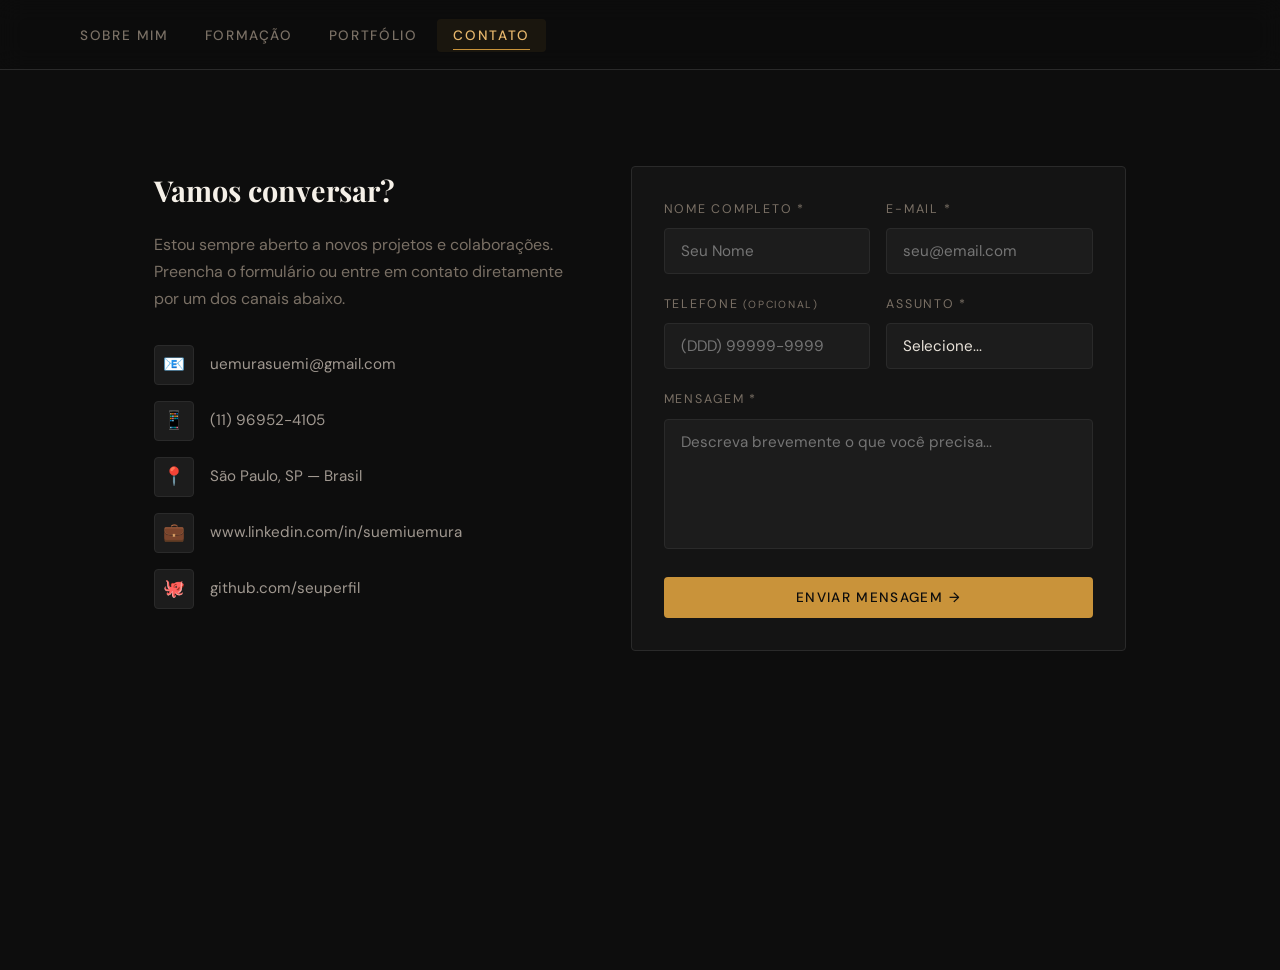
==== cod_vs_code/contato.html @ 7bfc2cd7 "Adicionando arquivos Primeiro upload do trabalho de desenvolvimento web" ====
<!DOCTYPE html>
<html lang="pt-BR">
<head>
  <meta charset="UTF-8" />
  <meta name="viewport" content="width=device-width, initial-scale=1.0" />
  <title>Contato — Portfólio</title>
  <link rel="stylesheet" href="style.css" />
</head>
<body>

  <!-- ─── MENU ─────────────────────────────────── -->
  <nav class="navbar">
    <a href="sobre.html"

    <button class="nav-toggle" aria-label="Menu" aria-expanded="false">
      <span></span><span></span><span></span>
    </button>

    <ul class="nav-links">
      <li><a href="sobre.html">Sobre mim</a></li>
      <li><a href="formacao.html">Formação</a></li>
      <li><a href="portfolio.html">Portfólio</a></li>
      <li><a href="contato.html">Contato</a></li>
    </ul>
  </nav>

  <!-- ─── CONTEÚDO ───────────────────────────────── -->
  <main class="fade-in">

      <div class="contact-layout">

      <!-- Informações de contato -->
      <div class="contact-info">
        <h2>Vamos conversar?</h2>
        <p>
          Estou sempre aberto a novos projetos e colaborações.
          Preencha o formulário ou entre em contato diretamente por
          um dos canais abaixo.
        </p>

        <ul class="contact-list">
          <li>
            <span class="icon">📧</span>
            <a href="mailto:seuemail@email.com"> uemurasuemi@gmail.com</a>
          </li>
          <li>
            <span class="icon">📱</span>
            <a href="tel:+5511999999999">(11) 96952-4105</a>
          </li>
          <li>
            <span class="icon">📍</span>
            <span>São Paulo, SP — Brasil</span>
          </li>
          <li>
            <span class="icon">💼</span>
            <a href="https://linkedin.com" target="_blank">www.linkedin.com/in/suemiuemura</a>
          </li>
          <li>
            <span class="icon">🐙</span>
            <a href="https://github.com" target="_blank">github.com/seuperfil</a>
          </li>
        </ul>
      </div>

      <!-- FORMULÁRIO -->
      <div class="contact-form">

        <!-- CAMPOS -->
        <div class="form-fields">
          <form id="form-contato" novalidate>

            <div class="form-row">
              <div class="form-group">
                <label for="nome">Nome completo *</label>
                <input type="text" id="nome" name="nome"
                       placeholder="Seu Nome" autocomplete="name" />
                <span class="error-msg">Campo obrigatório.</span>
              </div>

              <div class="form-group">
                <label for="email">E-mail *</label>
                <input type="email" id="email" name="email"
                       placeholder="seu@email.com" autocomplete="email" />
                <span class="error-msg">E-mail inválido.</span>
              </div>
            </div>

            <div class="form-row">
              <div class="form-group">
                <label for="telefone">Telefone <small>(opcional)</small></label>
                <input type="tel" id="telefone" name="telefone"
                       placeholder="(DDD) 99999-9999" autocomplete="tel" maxlength="15" />
                <span class="error-msg">Telefone inválido.</span>
              </div>

              <div class="form-group">
                <label for="assunto">Assunto *</label>
                <select id="assunto" name="assunto">
                  <option value="">Selecione...</option>
                  <option value="freela">Projeto Freelance</option>
                  <option value="emprego">Oportunidade de Emprego</option>
                  <option value="parceria">Parceria</option>
                  <option value="outro">Outro</option>
                </select>
                <span class="error-msg">Selecione um assunto.</span>
              </div>
            </div>

            <div class="form-group">
              <label for="mensagem">Mensagem *</label>
              <textarea id="mensagem" name="mensagem"
                        placeholder="Descreva brevemente o que você precisa..."></textarea>
              <span class="error-msg">Mensagem muito curta.</span>
            </div>

            <button type="submit" class="btn btn-primary" style="width:100%;justify-content:center;">
              Enviar mensagem →
            </button>

          </form>
        </div>

        <!-- MENSAGEM DE SUCESSO -->
        <div class="form-success">
          <div class="check">✅</div>
          <h3>Mensagem enviada!</h3>
          <p>Obrigado pelo contato. Responderei em breve.</p>
        </div>

      </div>
    </div>

  </main>


  <script src="script.js"></script>
</body>
</html>
---- cod_vs_code/style.css ----
/* ============================================================
   PORTFÓLIO PESSOAL — style.css
   Tema: Editorial escuro com acentos âmbar/dourado
   ============================================================ */

@import url('https://fonts.googleapis.com/css2?family=Playfair+Display:wght@400;700;900&family=DM+Sans:wght@300;400;500&display=swap');

/* ---------- RESET & VARIÁVEIS ---------- */
*, *::before, *::after { box-sizing: border-box; margin: 0; padding: 0; }

:root {
  --bg:        #0d0d0d;
  --surface:   #141414;
  --surface2:  #1c1c1c;
  --border:    #2a2a2a;
  --accent:    #c9933a;
  --accent2:   #e8b86d;
  --text:      #e8e2d9;
  --muted:     #7a7065;
  --white:     #f5f0e8;

  --font-display: 'Playfair Display', Georgia, serif;
  --font-body:    'DM Sans', sans-serif;

  --nav-h: 70px;
  --radius: 4px;
  --transition: 0.3s cubic-bezier(0.4, 0, 0.2, 1);
}

html { scroll-behavior: smooth; }

body {
  background: var(--bg);
  color: var(--text);
  font-family: var(--font-body);
  font-size: 16px;
  line-height: 1.7;
  min-height: 100vh;
  overflow-x: hidden;
}

/* ---------- SCROLLBAR ---------- */
::-webkit-scrollbar { width: 6px; }
::-webkit-scrollbar-track { background: var(--bg); }
::-webkit-scrollbar-thumb { background: var(--accent); border-radius: 3px; }

/* ---------- NAVBAR ---------- */
.navbar {
  position: fixed;
  top: 0; left: 0; right: 0;
  height: var(--nav-h);
  background: rgba(13,13,13,0.92);
  backdrop-filter: blur(12px);
  -webkit-backdrop-filter: blur(12px);
  border-bottom: 1px solid var(--border);
  z-index: 1000;
  display: flex;
  align-items: center;
  justify-content: space-between;
  padding: 0 clamp(1.5rem, 5vw, 4rem);
  transition: box-shadow var(--transition);
}

.navbar.scrolled {
  box-shadow: 0 4px 30px rgba(0,0,0,0.5);
}

.nav-logo {
  font-family: var(--font-display);
  font-size: 1.4rem;
  font-weight: 700;
  color: var(--white);
  text-decoration: none;
  letter-spacing: 0.02em;
}

.nav-logo span { color: var(--accent); }

.nav-links {
  display: flex;
  list-style: none;
  gap: 0.25rem;
}

.nav-links a {
  text-decoration: none;
  color: var(--muted);
  font-size: 0.85rem;
  font-weight: 500;
  letter-spacing: 0.12em;
  text-transform: uppercase;
  padding: 0.5rem 1rem;
  border-radius: var(--radius);
  transition: color var(--transition), background var(--transition);
  position: relative;
}

.nav-links a::after {
  content: '';
  position: absolute;
  bottom: 2px; left: 50%; right: 50%;
  height: 1px;
  background: var(--accent);
  transition: left var(--transition), right var(--transition);
}

.nav-links a:hover { color: var(--white); }
.nav-links a:hover::after { left: 1rem; right: 1rem; }

.nav-links a.active {
  color: var(--accent2);
  background: rgba(201,147,58,0.08);
}

.nav-links a.active::after { left: 1rem; right: 1rem; }

/* Hamburguer */
.nav-toggle {
  display: none;
  flex-direction: column;
  gap: 5px;
  cursor: pointer;
  padding: 6px;
  background: none;
  border: none;
}

.nav-toggle span {
  display: block;
  width: 24px;
  height: 2px;
  background: var(--text);
  border-radius: 2px;
  transition: var(--transition);
}

.nav-toggle.open span:nth-child(1) { transform: translateY(7px) rotate(45deg); }
.nav-toggle.open span:nth-child(2) { opacity: 0; transform: scaleX(0); }
.nav-toggle.open span:nth-child(3) { transform: translateY(-7px) rotate(-45deg); }

/* ---------- LAYOUT PRINCIPAL ---------- */
main {
  margin-top: var(--nav-h);
  min-height: calc(100vh - var(--nav-h));
  padding: clamp(3rem, 8vw, 6rem) clamp(1.5rem, 5vw, 4rem);
  max-width: 1100px;
  margin-left: auto;
  margin-right: auto;
}

/* ---------- PÁGINA: SOBRE ---------- */
.sobre-hero {
  display: grid;
  grid-template-columns: 1fr 1fr;
  gap: 4rem;
  align-items: center;
  min-height: 70vh;
  margin-top: 2rem;
}

.sobre-text h1 {
  font-family: var(--font-display);
  font-size: clamp(2.8rem, 6vw, 5rem);
  font-weight: 900;
  line-height: 1.05;
  color: var(--white);
  margin-bottom: 1.25rem;
}

.sobre-text h1 em {
  font-style: normal;
  color: var(--accent);
  display: block;
}

.sobre-text .subtitle {
  font-size: 1rem;
  color: var(--muted);
  letter-spacing: 0.18em;
  text-transform: uppercase;
  margin-bottom: 1.5rem;
}

.sobre-text p {
  color: #b0a99e;
  margin-bottom: 1rem;
  font-size: 1.05rem;
}

.btn-group { display: flex; gap: 1rem; margin-top: 2rem; flex-wrap: wrap; }

.btn {
  display: inline-flex;
  align-items: center;
  gap: 0.5rem;
  padding: 0.75rem 1.75rem;
  border-radius: var(--radius);
  font-family: var(--font-body);
  font-size: 0.85rem;
  font-weight: 500;
  letter-spacing: 0.1em;
  text-transform: uppercase;
  text-decoration: none;
  cursor: pointer;
  transition: var(--transition);
  border: none;
}

.btn-primary {
  background: var(--accent);
  color: #0d0d0d;
}

.btn-primary:hover {
  background: var(--accent2);
  transform: translateY(-2px);
  box-shadow: 0 8px 24px rgba(201,147,58,0.3);
}

.btn-outline {
  background: transparent;
  color: var(--text);
  border: 1px solid var(--border);
}

.btn-outline:hover {
  border-color: var(--accent);
  color: var(--accent2);
  transform: translateY(-2px);
}

.sobre-avatar {
  display: flex;
  justify-content: center;
  align-items: center;
}

.avatar-frame {
  position: relative;
  width: 320px;
  height: 480px;
  overflow: hidden;
  border-radius: var(--radius);
}

.avatar-img {
  width: 100%;
  height: 100%;
  object-fit: cover;
  display: block;
}
.avatar-frame::before {
  content: '';
  position: absolute;
  inset: -12px;
  border: 1px solid var(--accent);
  border-radius: var(--radius);
  opacity: 0.4;
  transform: rotate(3deg);
}

.avatar-frame::after {
  content: '';
  position: absolute;
  inset: -24px;
  border: 1px solid var(--border);
  border-radius: var(--radius);
  transform: rotate(-2deg);
}

.avatar-placeholder {
  width: 100%;
  height: 100%;
  background: var(--surface2);
  border-radius: var(--radius);
  display: flex;
  flex-direction: column;
  align-items: center;
  justify-content: center;
  gap: 1rem;
  color: var(--muted);
  font-size: 0.8rem;
  letter-spacing: 0.1em;
  border: 1px solid var(--border);
  overflow: hidden;
  position: relative;
  z-index: 1;
}

.avatar-icon {
  font-size: 5rem;
  opacity: 0.4;
}

.skills-strip {
  display: flex;
  gap: 0.5rem;
  flex-wrap: wrap;
  margin-top: 2.5rem;
}

.skill-tag {
  padding: 0.35rem 0.85rem;
  background: var(--surface2);
  border: 1px solid var(--border);
  border-radius: 999px;
  font-size: 0.75rem;
  color: var(--muted);
  letter-spacing: 0.08em;
  transition: var(--transition);
}

.skill-tag:hover {
  border-color: var(--accent);
  color: var(--accent2);
}

/* ---------- PÁGINA: FORMAÇÃO ---------- */
.page-header {
  margin-bottom: 3.5rem;
}

.page-header .label {
  font-size: 0.75rem;
  letter-spacing: 0.22em;
  text-transform: uppercase;
  color: var(--accent);
  margin-bottom: 0.75rem;
  display: block;
}

.page-header h1 {
  font-family: var(--font-display);
  font-size: clamp(2rem, 4vw, 3.5rem);
  font-weight: 900;
  color: var(--white);
  line-height: 1.1;
}

.page-header p {
  color: var(--muted);
  margin-top: 0.75rem;
  font-size: 1.05rem;
}

.timeline {
  position: relative;
  padding-left: 2rem;
}

.timeline::before {
  content: '';
  position: absolute;
  left: 0;
  top: 0; bottom: 0;
  width: 1px;
  background: linear-gradient(to bottom, var(--accent), transparent);
}

.timeline-item {
  position: relative;
  padding: 0 0 3rem 2rem;
  opacity: 0;
  transform: translateX(-20px);
  animation: slideIn 0.5s forwards;
}

.timeline-item:nth-child(1) { animation-delay: 0.1s; }
.timeline-item:nth-child(2) { animation-delay: 0.2s; }
.timeline-item:nth-child(3) { animation-delay: 0.3s; }
.timeline-item:nth-child(4) { animation-delay: 0.4s; }
.timeline-item:nth-child(5) { animation-delay: 0.5s; }

@keyframes slideIn {
  to { opacity: 1; transform: translateX(0); }
}

.timeline-dot {
  position: absolute;
  left: -2.4rem;
  top: 0.3rem;
  width: 12px;
  height: 12px;
  background: var(--accent);
  border-radius: 50%;
  box-shadow: 0 0 0 4px rgba(201,147,58,0.15);
}

.timeline-date {
  font-size: 0.75rem;
  color: var(--accent);
  letter-spacing: 0.14em;
  text-transform: uppercase;
  margin-bottom: 0.4rem;
}

.timeline-card {
  background: var(--surface);
  border: 1px solid var(--border);
  border-radius: var(--radius);
  padding: 1.25rem 1.5rem;
  transition: border-color var(--transition);
}

.timeline-card:hover { border-color: var(--accent); }

.timeline-card h3 {
  font-family: var(--font-display);
  font-size: 1.15rem;
  color: var(--white);
  margin-bottom: 0.25rem;
}

.timeline-card .institution {
  font-size: 0.85rem;
  color: var(--muted);
  margin-bottom: 0.75rem;
}

.timeline-card p { font-size: 0.95rem; color: #a09890; }

.cert-grid {
  display: grid;
  grid-template-columns: repeat(auto-fill, minmax(260px, 1fr));
  gap: 1rem;
  margin-top: 3rem;
}

.cert-card {
  background: var(--surface);
  border: 1px solid var(--border);
  border-radius: var(--radius);
  padding: 1.25rem;
  display: flex;
  align-items: flex-start;
  gap: 1rem;
  transition: border-color var(--transition), transform var(--transition);
  opacity: 0;
  animation: fadeUp 0.5s forwards;
}

.cert-card:nth-child(1) { animation-delay: 0.15s; }
.cert-card:nth-child(2) { animation-delay: 0.25s; }
.cert-card:nth-child(3) { animation-delay: 0.35s; }
.cert-card:nth-child(4) { animation-delay: 0.45s; }

@keyframes fadeUp {
  from { opacity: 0; transform: translateY(16px); }
  to   { opacity: 1; transform: translateY(0); }
}

.cert-card:hover { border-color: var(--accent); transform: translateY(-3px); }

.cert-icon {
  font-size: 1.6rem;
  flex-shrink: 0;
  margin-top: 0.1rem;
}

.cert-card h4 { font-size: 0.95rem; color: var(--white); margin-bottom: 0.2rem; }
.cert-card span { font-size: 0.8rem; color: var(--muted); }

.section-divider {
  margin: 3rem 0 2rem;
  display: flex;
  align-items: center;
  gap: 1rem;
}

.section-divider span {
  font-size: 0.75rem;
  letter-spacing: 0.2em;
  text-transform: uppercase;
  color: var(--accent);
  white-space: nowrap;
}

.section-divider::before,
.section-divider::after {
  content: '';
  flex: 1;
  height: 1px;
  background: var(--border);
}

/* ---------- PÁGINA: PORTFÓLIO ---------- */
.filter-bar {
  display: flex;
  gap: 0.5rem;
  flex-wrap: wrap;
  margin-bottom: 2.5rem;
}

.filter-btn {
  padding: 0.45rem 1.1rem;
  border: 1px solid var(--border);
  background: transparent;
  color: var(--muted);
  border-radius: 999px;
  font-family: var(--font-body);
  font-size: 0.8rem;
  letter-spacing: 0.1em;
  text-transform: uppercase;
  cursor: pointer;
  transition: var(--transition);
}

.filter-btn:hover { border-color: var(--accent); color: var(--accent2); }
.filter-btn.active { background: var(--accent); color: #0d0d0d; border-color: var(--accent); }

.projects-grid {
  display: grid;
  grid-template-columns: repeat(auto-fill, minmax(300px, 1fr));
  gap: 1.5rem;
}

.project-card {
  background: var(--surface);
  border: 1px solid var(--border);
  border-radius: var(--radius);
  overflow: hidden;
  transition: border-color var(--transition), transform var(--transition), box-shadow var(--transition);
  cursor: pointer;
  opacity: 0;
  animation: fadeUp 0.5s forwards;
}

.project-card:nth-child(1) { animation-delay: 0.05s; }
.project-card:nth-child(2) { animation-delay: 0.12s; }
.project-card:nth-child(3) { animation-delay: 0.19s; }
.project-card:nth-child(4) { animation-delay: 0.26s; }
.project-card:nth-child(5) { animation-delay: 0.33s; }
.project-card:nth-child(6) { animation-delay: 0.40s; }

.project-card.hidden { display: none; }

.project-card:hover {
  border-color: var(--accent);
  transform: translateY(-5px);
  box-shadow: 0 16px 40px rgba(0,0,0,0.5);
}

.project-thumb {
  width: 100%;
  height: 180px;
  background: var(--surface2);
  display: flex;
  align-items: center;
  justify-content: center;
  font-size: 3rem;
  position: relative;
  overflow: hidden;
}

.project-thumb::after {
  content: '';
  position: absolute;
  inset: 0;
  background: linear-gradient(to bottom, transparent 40%, var(--surface));
}

.project-body { padding: 1.25rem; }

.project-tags {
  display: flex;
  gap: 0.4rem;
  flex-wrap: wrap;
  margin-bottom: 0.75rem;
}

.project-tag {
  padding: 0.2rem 0.6rem;
  background: rgba(201,147,58,0.1);
  border: 1px solid rgba(201,147,58,0.25);
  border-radius: 3px;
  font-size: 0.7rem;
  color: var(--accent2);
  letter-spacing: 0.08em;
  text-transform: uppercase;
}

.project-body h3 {
  font-family: var(--font-display);
  font-size: 1.1rem;
  color: var(--white);
  margin-bottom: 0.5rem;
}

.project-body p { font-size: 0.9rem; color: #a09890; line-height: 1.55; }

.project-links {
  display: flex;
  gap: 0.75rem;
  margin-top: 1.25rem;
}

.project-links a {
  font-size: 0.78rem;
  color: var(--muted);
  text-decoration: none;
  letter-spacing: 0.1em;
  text-transform: uppercase;
  transition: color var(--transition);
  display: flex;
  align-items: center;
  gap: 0.35rem;
}

.project-links a:hover { color: var(--accent2); }

/* ---------- PÁGINA: CONTATO ---------- */
.contact-layout {
  display: grid;
  grid-template-columns: 1fr 1.2fr;
  gap: 4rem;
  align-items: start;
}

.contact-info h2 {
  font-family: var(--font-display);
  font-size: 1.8rem;
  color: var(--white);
  margin-bottom: 1rem;
}

.contact-info p { color: var(--muted); margin-bottom: 2rem; }

.contact-list {
  list-style: none;
  display: flex;
  flex-direction: column;
  gap: 1rem;
}

.contact-list li {
  display: flex;
  align-items: center;
  gap: 1rem;
  color: #a09890;
  font-size: 0.95rem;
}

.contact-list .icon {
  width: 40px;
  height: 40px;
  background: var(--surface2);
  border: 1px solid var(--border);
  border-radius: var(--radius);
  display: flex;
  align-items: center;
  justify-content: center;
  font-size: 1.1rem;
  flex-shrink: 0;
}

.contact-list a {
  color: #a09890;
  text-decoration: none;
  transition: color var(--transition);
}

.contact-list a:hover { color: var(--accent2); }

/* Form */
.contact-form {
  background: var(--surface);
  border: 1px solid var(--border);
  border-radius: var(--radius);
  padding: 2rem;
}

.form-group {
  margin-bottom: 1.25rem;
}

.form-group label {
  display: block;
  font-size: 0.78rem;
  letter-spacing: 0.14em;
  text-transform: uppercase;
  color: var(--muted);
  margin-bottom: 0.5rem;
}

.form-group input,
.form-group textarea,
.form-group select {
  width: 100%;
  background: var(--surface2);
  border: 1px solid var(--border);
  border-radius: var(--radius);
  padding: 0.75rem 1rem;
  color: var(--text);
  font-family: var(--font-body);
  font-size: 0.95rem;
  transition: border-color var(--transition);
  resize: none;
  outline: none;
  -webkit-appearance: none;
}

.form-group select option { background: var(--surface2); }

.form-group input:focus,
.form-group textarea:focus,
.form-group select:focus {
  border-color: var(--accent);
}

.form-group input.error,
.form-group textarea.error {
  border-color: #e05a5a;
}

.error-msg {
  font-size: 0.78rem;
  color: #e05a5a;
  margin-top: 0.35rem;
  display: none;
}

.error-msg.visible { display: block; }

.form-group textarea { min-height: 130px; }

.form-row { display: grid; grid-template-columns: 1fr 1fr; gap: 1rem; }

.form-success {
  display: none;
  text-align: center;
  padding: 2rem;
}

.form-success.visible { display: block; }

.form-success .check { font-size: 3rem; margin-bottom: 1rem; }

.form-success h3 {
  font-family: var(--font-display);
  color: var(--white);
  font-size: 1.4rem;
  margin-bottom: 0.5rem;
}

.form-success p { color: var(--muted); }

/* ---------- FOOTER ---------- */
footer {
  border-top: 1px solid var(--border);
  padding: 2rem clamp(1.5rem, 5vw, 4rem);
  display: flex;
  justify-content: space-between;
  align-items: center;
  gap: 1rem;
  flex-wrap: wrap;
  background: var(--surface);
}

footer p { font-size: 0.8rem; color: var(--muted); }

footer .social-links {
  display: flex;
  gap: 1rem;
}

footer .social-links a {
  font-size: 0.8rem;
  color: var(--muted);
  text-decoration: none;
  letter-spacing: 0.1em;
  text-transform: uppercase;
  transition: color var(--transition);
}

footer .social-links a:hover { color: var(--accent2); }

/* ---------- ANIMAÇÃO ENTRADA ---------- */
.fade-in {
  opacity: 0;
  animation: fadeUp 0.6s 0.1s forwards;
}

/* ---------- RESPONSIVO ---------- */
@media (max-width: 768px) {
  .nav-links {
    display: none;
    position: fixed;
    top: var(--nav-h);
    left: 0; right: 0;
    background: rgba(13,13,13,0.97);
    flex-direction: column;
    padding: 1.5rem 2rem 2rem;
    border-bottom: 1px solid var(--border);
    gap: 0.25rem;
  }

  .nav-links.open { display: flex; }
  .nav-toggle { display: flex; }

  .sobre-hero { grid-template-columns: 1fr; gap: 2.5rem; }
  .sobre-avatar { order: -1; }
  .avatar-frame { width: 220px; height: 260px; }

  .contact-layout { grid-template-columns: 1fr; gap: 2.5rem; }
  .form-row { grid-template-columns: 1fr; }
}

@media (max-width: 480px) {
  :root { --nav-h: 60px; }
  main { padding: 2rem 1.25rem; }
}
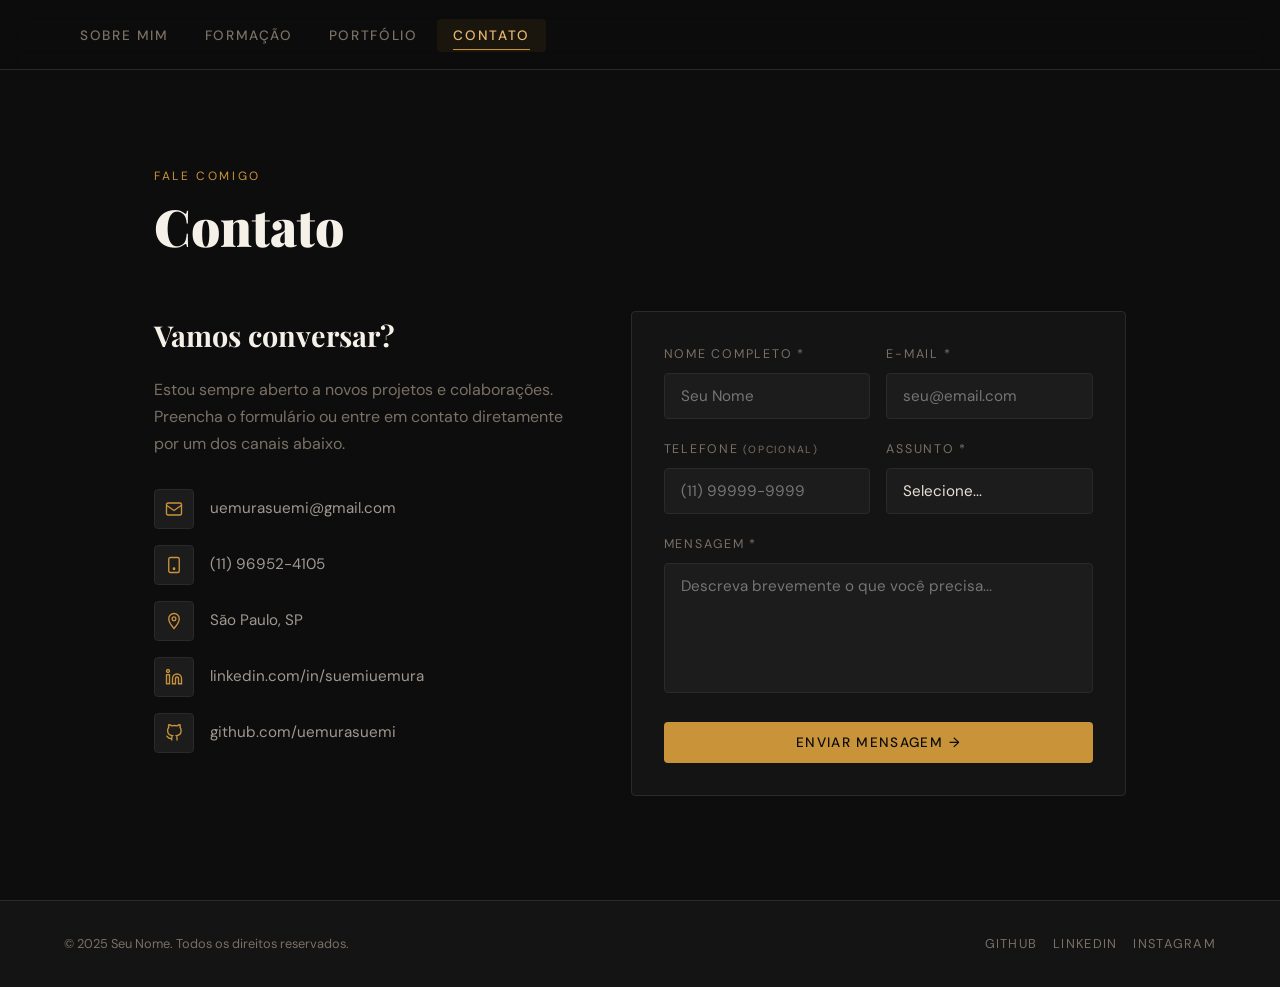
==== commit 2cc6ddb0: "Add files via upload" ====
--- a/cod_vs_code/contato.html
+++ b/cod_vs_code/contato.html
@@ -27,7 +27,12 @@
   <!-- ─── CONTEÚDO ───────────────────────────────── -->
   <main class="fade-in">
 
-      <div class="contact-layout">
+    <div class="page-header">
+      <span class="label">Fale comigo</span>
+      <h1>Contato</h1>
+      </div>
+
+    <div class="contact-layout">
 
       <!-- Informações de contato -->
       <div class="contact-info">
@@ -40,32 +45,42 @@
 
         <ul class="contact-list">
           <li>
-            <span class="icon">📧</span>
-            <a href="mailto:seuemail@email.com"> uemurasuemi@gmail.com</a>
+            <span class="icon">
+              <svg xmlns="http://www.w3.org/2000/svg" width="18" height="18" fill="none" viewBox="0 0 24 24" stroke="currentColor" stroke-width="1.8"><rect x="2" y="4" width="20" height="16" rx="2"/><path d="M2 7l10 7 10-7"/></svg>
+            </span>
+            <a href="mailto:uemurasuemi@gmail.com">uemurasuemi@gmail.com</a>
           </li>
           <li>
-            <span class="icon">📱</span>
-            <a href="tel:+5511999999999">(11) 96952-4105</a>
+            <span class="icon">
+              <svg xmlns="http://www.w3.org/2000/svg" width="18" height="18" fill="none" viewBox="0 0 24 24" stroke="currentColor" stroke-width="1.8"><rect x="5" y="2" width="14" height="20" rx="2"/><circle cx="12" cy="17" r="1" fill="currentColor"/></svg>
+            </span>
+            <a href="tel:+5511969524105">(11) 96952-4105</a>
           </li>
           <li>
-            <span class="icon">📍</span>
-            <span>São Paulo, SP — Brasil</span>
+            <span class="icon">
+              <svg xmlns="http://www.w3.org/2000/svg" width="18" height="18" fill="none" viewBox="0 0 24 24" stroke="currentColor" stroke-width="1.8"><path d="M12 2C8.13 2 5 5.13 5 9c0 5.25 7 13 7 13s7-7.75 7-13c0-3.87-3.13-7-7-7z"/><circle cx="12" cy="9" r="2.5"/></svg>
+            </span>
+            <span>São Paulo, SP</span>
           </li>
           <li>
-            <span class="icon">💼</span>
-            <a href="https://linkedin.com" target="_blank">www.linkedin.com/in/suemiuemura</a>
+            <span class="icon">
+              <svg xmlns="http://www.w3.org/2000/svg" width="18" height="18" fill="none" viewBox="0 0 24 24" stroke="currentColor" stroke-width="1.8"><path d="M16 8a6 6 0 0 1 6 6v7h-4v-7a2 2 0 0 0-2-2 2 2 0 0 0-2 2v7h-4v-7a6 6 0 0 1 6-6z"/><rect x="2" y="9" width="4" height="12"/><circle cx="4" cy="4" r="2"/></svg>
+            </span>
+            <a href="https://www.linkedin.com/in/suemiuemura" target="_blank">linkedin.com/in/suemiuemura</a>
           </li>
           <li>
-            <span class="icon">🐙</span>
-            <a href="https://github.com" target="_blank">github.com/seuperfil</a>
+            <span class="icon">
+              <svg xmlns="http://www.w3.org/2000/svg" width="18" height="18" fill="none" viewBox="0 0 24 24" stroke="currentColor" stroke-width="1.8"><path d="M9 19c-5 1.5-5-2.5-7-3m14 6v-3.87a3.37 3.37 0 0 0-.94-2.61c3.14-.35 6.44-1.54 6.44-7A5.44 5.44 0 0 0 20 4.77 5.07 5.07 0 0 0 19.91 1S18.73.65 16 2.48a13.38 13.38 0 0 0-7 0C6.27.65 5.09 1 5.09 1A5.07 5.07 0 0 0 5 4.77a5.44 5.44 0 0 0-1.5 3.78c0 5.42 3.3 6.61 6.44 7A3.37 3.37 0 0 0 9 18.13V22"/></svg>
+            </span>
+            <a href="https://github.com/uemurasuemi" target="_blank">github.com/uemurasuemi</a>
           </li>
         </ul>
       </div>
 
-      <!-- FORMULÁRIO -->
+      <!-- Formulário -->
       <div class="contact-form">
 
-        <!-- CAMPOS -->
+        <!-- Campos -->
         <div class="form-fields">
           <form id="form-contato" novalidate>
 
@@ -89,7 +104,7 @@
               <div class="form-group">
                 <label for="telefone">Telefone <small>(opcional)</small></label>
                 <input type="tel" id="telefone" name="telefone"
-                       placeholder="(DDD) 99999-9999" autocomplete="tel" maxlength="15" />
+                       placeholder="(11) 99999-9999" autocomplete="tel" maxlength="15" />
                 <span class="error-msg">Telefone inválido.</span>
               </div>
 
@@ -120,7 +135,7 @@
           </form>
         </div>
 
-        <!-- MENSAGEM DE SUCESSO -->
+        <!-- Mensagem de sucesso (oculta inicialmente) -->
         <div class="form-success">
           <div class="check">✅</div>
           <h3>Mensagem enviada!</h3>
@@ -132,6 +147,15 @@
 
   </main>
 
+  <!-- ─── FOOTER ─────────────────────────────────── -->
+  <footer>
+    <p>© 2025 Seu Nome. Todos os direitos reservados.</p>
+    <div class="social-links">
+      <a href="#" target="_blank">GitHub</a>
+      <a href="#" target="_blank">LinkedIn</a>
+      <a href="#" target="_blank">Instagram</a>
+    </div>
+  </footer>
 
   <script src="script.js"></script>
 </body>
--- a/cod_vs_code/style.css
+++ b/cod_vs_code/style.css
@@ -238,17 +238,22 @@
 .avatar-frame {
   position: relative;
   width: 320px;
-  height: 480px;
+  height: 430px;
   overflow: hidden;
   border-radius: var(--radius);
 }
 
-.avatar-img {
+.avatar-frame img {
   width: 100%;
   height: 100%;
   object-fit: cover;
+  object-position: center top;
+  border-radius: var(--radius);
+  position: relative;
+  z-index: 1;
   display: block;
 }
+
 .avatar-frame::before {
   content: '';
   position: absolute;
@@ -651,6 +656,7 @@
   justify-content: center;
   font-size: 1.1rem;
   flex-shrink: 0;
+  color: var(--accent);
 }
 
 .contact-list a {
@@ -782,20 +788,58 @@
 
 /* ---------- RESPONSIVO ---------- */
 @media (max-width: 768px) {
+  /* Esconde o botão hamburguer — não é mais necessário */
+  .nav-toggle { display: none; }
+
+  /* Navbar do topo: só logo */
+  .navbar {
+    justify-content: center;
+  }
+
+  /* Barra de navegação fixa no RODAPÉ */
   .nav-links {
-    display: none;
+    display: flex !important;
     position: fixed;
-    top: var(--nav-h);
-    left: 0; right: 0;
+    bottom: 0; left: 0; right: 0;
+    top: auto;
+    flex-direction: row;
+    justify-content: space-around;
+    align-items: center;
     background: rgba(13,13,13,0.97);
+    backdrop-filter: blur(12px);
+    -webkit-backdrop-filter: blur(12px);
+    border-top: 1px solid var(--border);
+    border-bottom: none;
+    padding: 0.5rem 0.5rem calc(0.5rem + env(safe-area-inset-bottom));
+    gap: 0;
+    z-index: 1000;
+  }
+
+  .nav-links li { flex: 1; }
+
+  .nav-links a {
+    display: flex;
     flex-direction: column;
-    padding: 1.5rem 2rem 2rem;
-    border-bottom: 1px solid var(--border);
-    gap: 0.25rem;
+    align-items: center;
+    justify-content: center;
+    padding: 0.5rem 0.25rem;
+    font-size: 0.7rem;
+    letter-spacing: 0.06em;
+    width: 100%;
+    text-align: center;
   }
 
-  .nav-links.open { display: flex; }
-  .nav-toggle { display: flex; }
+  /* Adiciona ícones antes de cada item via atributo data */
+  .nav-links a[href="sobre.html"]::before    { content: '👤'; font-size: 1.1rem; display: block; margin-bottom: 2px; }
+  .nav-links a[href="formacao.html"]::before { content: '🎓'; font-size: 1.1rem; display: block; margin-bottom: 2px; }
+  .nav-links a[href="portfolio.html"]::before{ content: '💼'; font-size: 1.1rem; display: block; margin-bottom: 2px; }
+  .nav-links a[href="contato.html"]::before  { content: '✉️'; font-size: 1.1rem; display: block; margin-bottom: 2px; }
+
+  .nav-links a::after { display: none; }
+
+  /* Compensa a barra de navegação no rodapé */
+  main   { margin-top: var(--nav-h); padding-bottom: 90px; }
+  footer { padding-bottom: 90px; }
 
   .sobre-hero { grid-template-columns: 1fr; gap: 2.5rem; }
   .sobre-avatar { order: -1; }
@@ -807,5 +851,5 @@
 
 @media (max-width: 480px) {
   :root { --nav-h: 60px; }
-  main { padding: 2rem 1.25rem; }
-}
+  main { padding-top: 2rem; padding-left: 1.25rem; padding-right: 1.25rem; }
+}
